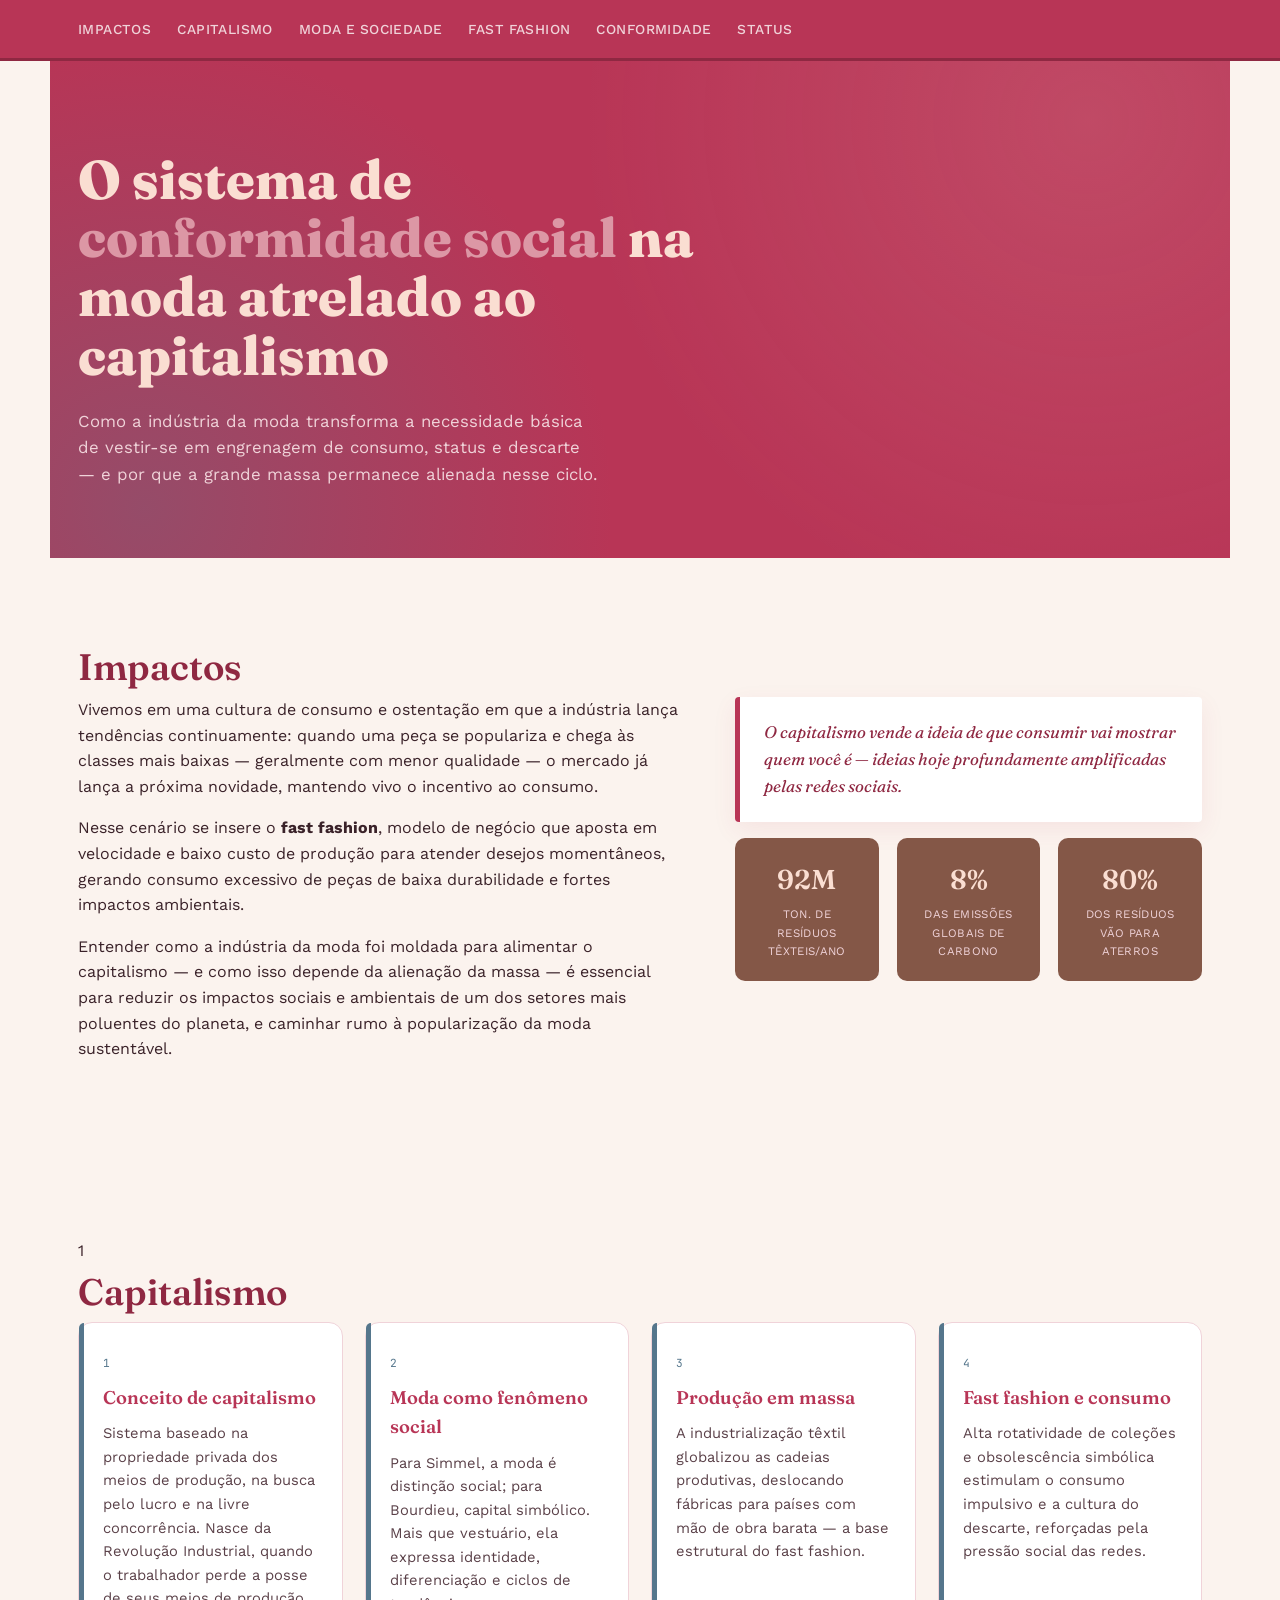
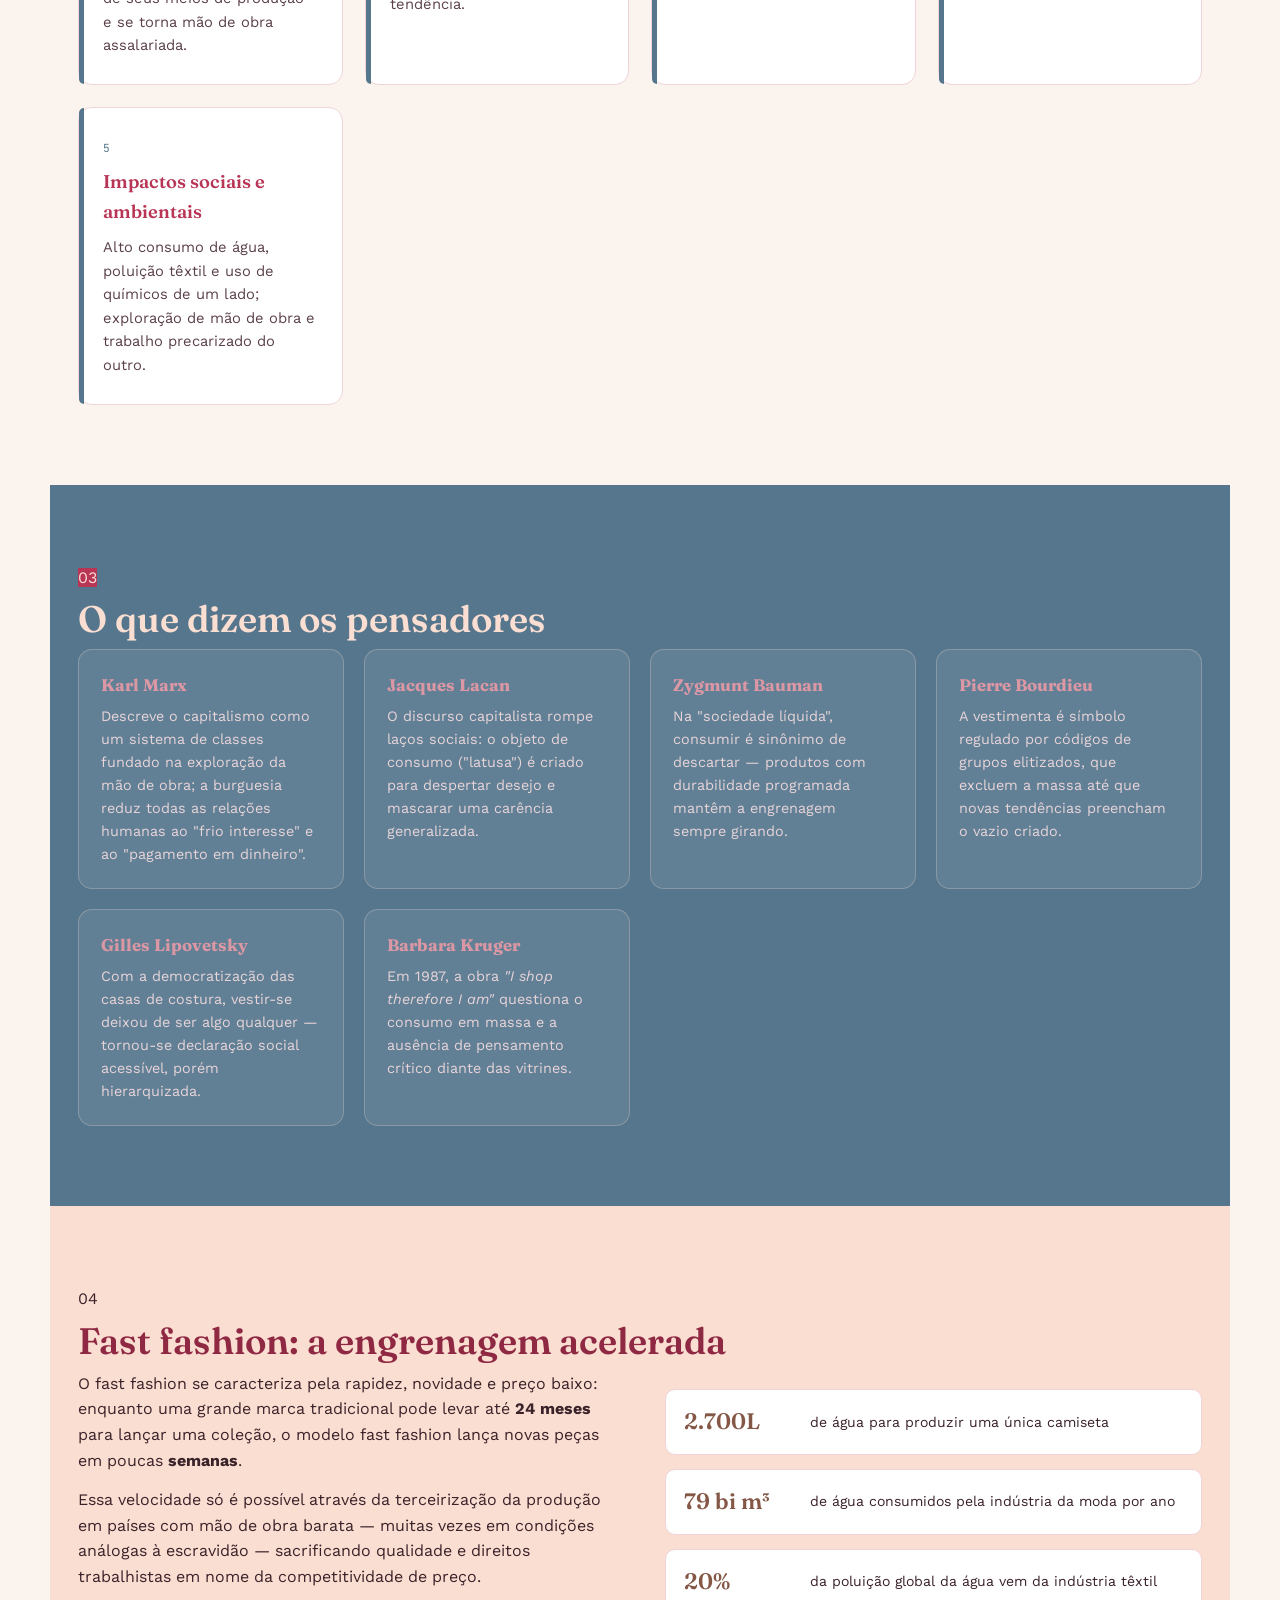
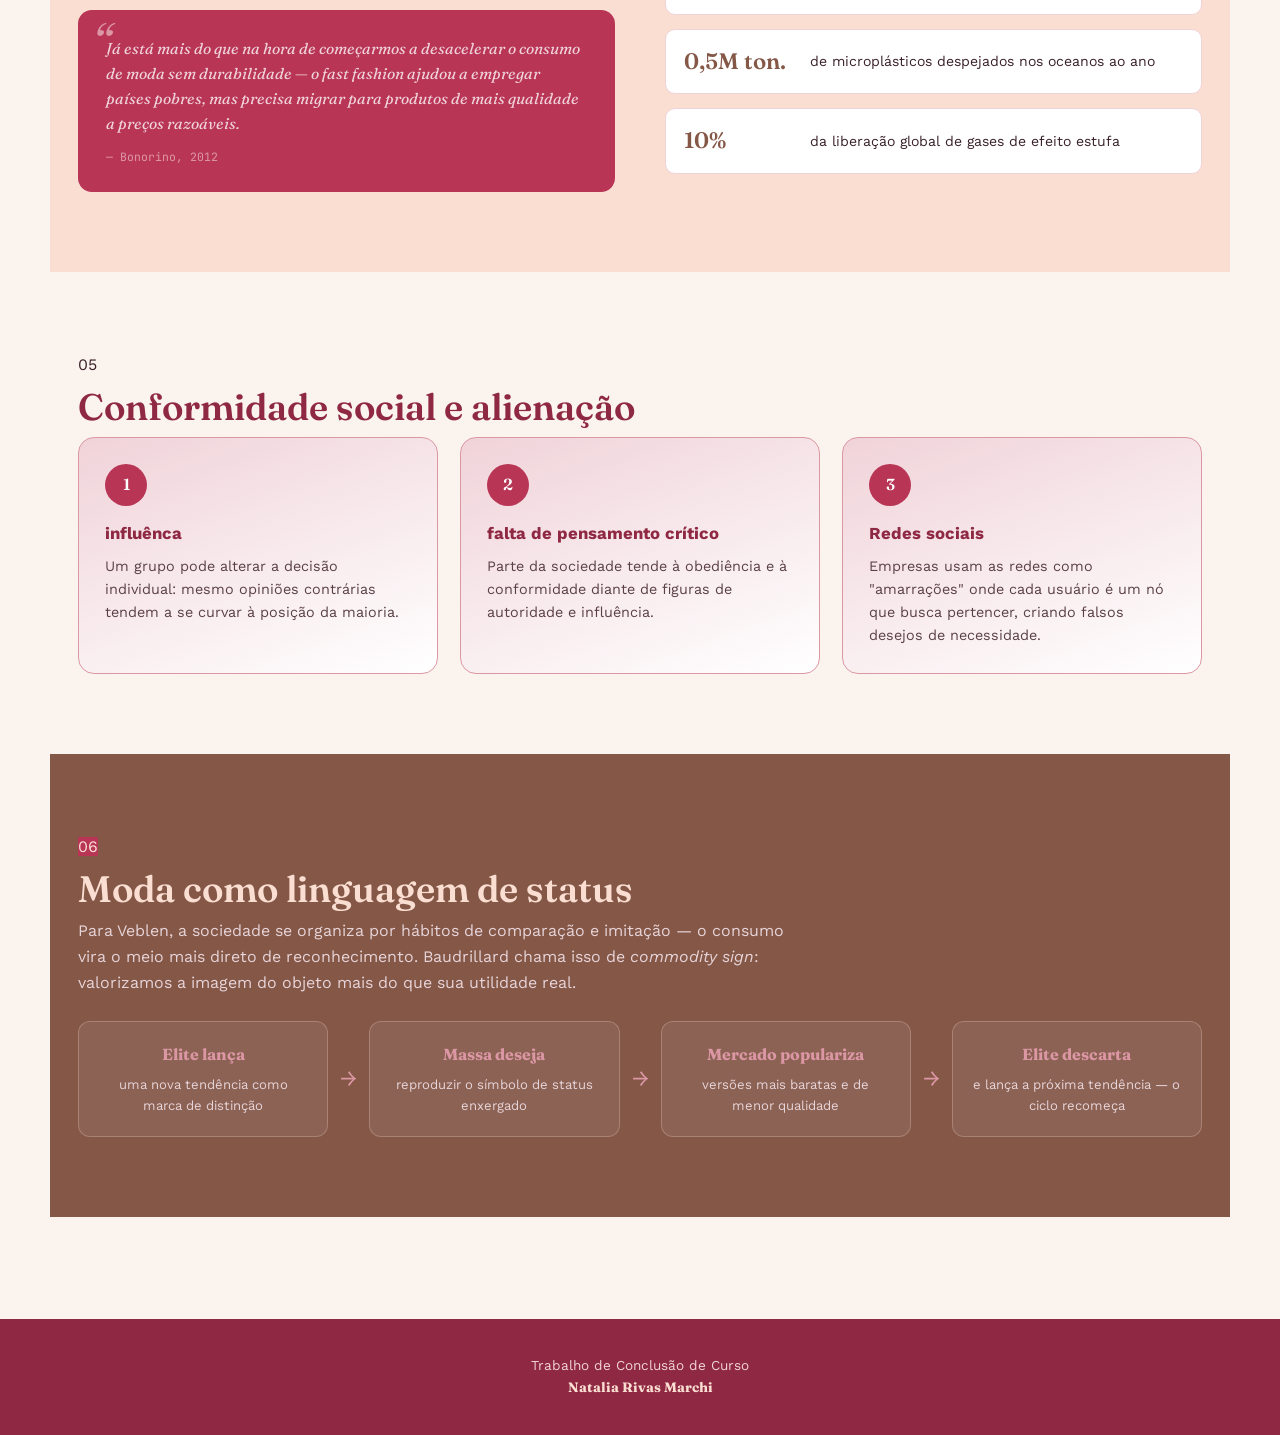
==== index.html @ e364c48e "Rename index (1).html to index.html" ====
<!DOCTYPE html>
<html lang="pt-BR">
<head>
<meta charset="UTF-8">
<meta name="viewport" content="width=device-width, initial-scale=1.0">
<title>Moda, a filha do Capitalismo</title>
<link rel="preconnect" href="https://fonts.googleapis.com">
<link rel="preconnect" href="https://fonts.gstatic.com" crossorigin>
<link href="https://fonts.googleapis.com/css2?family=Fraunces:opsz,wght@9..144,300;9..144,500;9..144,600;9..144,700&family=Work+Sans:wght@300;400;500;600&family=JetBrains+Mono:wght@400;500&display=swap" rel="stylesheet">
<link rel="stylesheet" href="styles.css">
</head>
<body>

<header>
  <div class="nav-wrap">

    <nav>
      <ul>
        <li><a href="#impactos">Impactos</a></li>
        <li><a href="#capitalismo">Capitalismo</a></li>
        <li><a href="#pensadores">Moda e Sociedade</a></li>
        <li><a href="#fastfashion">Fast Fashion</a></li>
        <li><a href="#conformidade">Conformidade</a></li>
        <li><a href="#status">Status</a></li>
     </ul>
    </nav>
  </div>
</header>

<section class="hero" id="topo">
  <div class="hero-inner">
    <div>
 
      <h1>O sistema de <em>conformidade social</em> na moda atrelado ao capitalismo</h1>
      <p class="lede">Como a indústria da moda transforma a necessidade básica de vestir-se em engrenagem de consumo, status e descarte — e por que a grande massa permanece alienada nesse ciclo.</p>
   
    
    </div>
  </div>
</section>

<section id="impactos">
  <div class="section-head">
   
    <h2>Impactos</h2>
    <div class="rule"></div>
  </div>
  <div class="intro-grid">
    <div>
      <p>Vivemos em uma cultura de consumo e ostentação em que a indústria lança tendências continuamente: quando uma peça se populariza e chega às classes mais baixas — geralmente com menor qualidade — o mercado já lança a próxima novidade, mantendo vivo o incentivo ao consumo.</p>
      <p>Nesse cenário se insere o <strong>fast fashion</strong>, modelo de negócio que aposta em velocidade e baixo custo de produção para atender desejos momentâneos, gerando consumo excessivo de peças de baixa durabilidade e fortes impactos ambientais.</p>
      <p>Entender como a indústria da moda foi moldada para alimentar o capitalismo — e como isso depende da alienação da massa — é essencial para reduzir os impactos sociais e ambientais de um dos setores mais poluentes do planeta, e caminhar rumo à popularização da moda sustentável.</p>
    </div>
    <div>
      <div class="callout">O capitalismo vende a ideia de que consumir vai mostrar quem você é — ideias hoje profundamente amplificadas pelas redes sociais.</div>
      <div class="stat-strip">
        <div class="stat-box"><span class="num">92M</span><span class="lbl">ton. de resíduos têxteis/ano</span></div>
        <div class="stat-box"><span class="num">8%</span><span class="lbl">das emissões globais de carbono</span></div>
        <div class="stat-box"><span class="num">80%</span><span class="lbl">dos resíduos vão para aterros</span></div>
      </div>
    </div>
  </div>
</section>

<section id="capitalismo">
  <div class="section-head">
    <span class="section-num">1</span>
    <h2>Capitalismo</h2>
   
  </div>
  <div class="card-grid">
    <div class="card">
      <span class="tag">1</span>
      <h3>Conceito de capitalismo</h3>
      <p>Sistema baseado na propriedade privada dos meios de produção, na busca pelo lucro e na livre concorrência. Nasce da Revolução Industrial, quando o trabalhador perde a posse de seus meios de produção e se torna mão de obra assalariada.</p>
    </div>
    <div class="card">
      <span class="tag">2</span>
      <h3>Moda como fenômeno social</h3>
      <p>Para Simmel, a moda é distinção social; para Bourdieu, capital simbólico. Mais que vestuário, ela expressa identidade, diferenciação e ciclos de tendência.</p>
    </div>
    <div class="card">
      <span class="tag">3</span>
      <h3>Produção em massa</h3>
      <p>A industrialização têxtil globalizou as cadeias produtivas, deslocando fábricas para países com mão de obra barata — a base estrutural do fast fashion.</p>
    </div>
    <div class="card">
      <span class="tag">4</span>
      <h3>Fast fashion e consumo</h3>
      <p>Alta rotatividade de coleções e obsolescência simbólica estimulam o consumo impulsivo e a cultura do descarte, reforçadas pela pressão social das redes.</p>
    </div>
    <div class="card">
      <span class="tag">5</span>
      <h3>Impactos sociais e ambientais</h3>
      <p>Alto consumo de água, poluição têxtil e uso de químicos de um lado; exploração de mão de obra e trabalho precarizado do outro.</p>
    </div>
  
  </div>
</section>

<section id="pensadores">
  <div class="section-head">
    <span class="section-num">03</span>
    <h2>O que dizem os pensadores</h2>
    <div class="rule"></div>
  </div>
  <div class="thinker-row">
    <div class="thinker">
      <h4>Karl Marx</h4>
      <p>Descreve o capitalismo como um sistema de classes fundado na exploração da mão de obra; a burguesia reduz todas as relações humanas ao "frio interesse" e ao "pagamento em dinheiro".</p>
    </div>
    <div class="thinker">
      <h4>Jacques Lacan</h4>
      <p>O discurso capitalista rompe laços sociais: o objeto de consumo ("latusa") é criado para despertar desejo e mascarar uma carência generalizada.</p>
    </div>
    <div class="thinker">
      <h4>Zygmunt Bauman</h4>
      <p>Na "sociedade líquida", consumir é sinônimo de descartar — produtos com durabilidade programada mantêm a engrenagem sempre girando.</p>
    </div>
    <div class="thinker">
      <h4>Pierre Bourdieu</h4>
      <p>A vestimenta é símbolo regulado por códigos de grupos elitizados, que excluem a massa até que novas tendências preencham o vazio criado.</p>
    </div>
    <div class="thinker">
      <h4>Gilles Lipovetsky</h4>
      <p>Com a democratização das casas de costura, vestir-se deixou de ser algo qualquer — tornou-se declaração social acessível, porém hierarquizada.</p>
    </div>
    <div class="thinker">
      <h4>Barbara Kruger</h4>
      <p>Em 1987, a obra <em>"I shop therefore I am"</em> questiona o consumo em massa e a ausência de pensamento crítico diante das vitrines.</p>
    </div>
  </div>
</section>

<section id="fastfashion">
  <div class="section-head">
    <span class="section-num">04</span>
    <h2>Fast fashion: a engrenagem acelerada</h2>
    <div class="rule"></div>
  </div>
  <div class="ff-layout">
    <div class="ff-text">
      <p>O fast fashion se caracteriza pela rapidez, novidade e preço baixo: enquanto uma grande marca tradicional pode levar até <strong>24 meses</strong> para lançar uma coleção, o modelo fast fashion lança novas peças em poucas <strong>semanas</strong>.</p>
      <p>Essa velocidade só é possível através da terceirização da produção em países com mão de obra barata — muitas vezes em condições análogas à escravidão — sacrificando qualidade e direitos trabalhistas em nome da competitividade de preço.</p>
      <div class="quote-block">
        Já está mais do que na hora de começarmos a desacelerar o consumo de moda sem durabilidade — o fast fashion ajudou a empregar países pobres, mas precisa migrar para produtos de mais qualidade a preços razoáveis.
        <cite>— Bonorino, 2012</cite>
      </div>
    </div>
    <div class="impact-list">
      <div class="impact-item"><span class="figure">2.700L</span><span class="desc">de água para produzir uma única camiseta</span></div>
      <div class="impact-item"><span class="figure">79 bi m³</span><span class="desc">de água consumidos pela indústria da moda por ano</span></div>
      <div class="impact-item"><span class="figure">20%</span><span class="desc">da poluição global da água vem da indústria têxtil</span></div>
      <div class="impact-item"><span class="figure">0,5M ton.</span><span class="desc">de microplásticos despejados nos oceanos ao ano</span></div>
      <div class="impact-item"><span class="figure">10%</span><span class="desc">da liberação global de gases de efeito estufa</span></div>
    </div>
  </div>
</section>

<section id="conformidade">
  <div class="section-head">
    <span class="section-num">05</span>
    <h2>Conformidade social e alienação</h2>
    <div class="rule"></div>
  </div>
  <div class="conf-grid">
    <div class="conf-card">
      <div class="initial">1</div>
      <h4>influênca</h4>
      <p>Um grupo pode alterar a decisão individual: mesmo opiniões contrárias tendem a se curvar à posição da maioria.</p>
    </div>
    <div class="conf-card">
      <div class="initial">2</div>
      <h4>falta de pensamento crítico</h4>
      <p>Parte da sociedade tende à obediência e à conformidade diante de figuras de autoridade e influência.</p>
    </div>
    <div class="conf-card">
      <div class="initial">3</div>
      <h4>Redes sociais</h4>
      <p>Empresas usam as redes como "amarrações" onde cada usuário é um nó que busca pertencer, criando falsos desejos de necessidade.</p>
    </div>
  </div>
</section>

<section id="status">
  <div class="section-head">
    <span class="section-num">06</span>
    <h2>Moda como linguagem de status</h2>
    <div class="rule"></div>
  </div>
  <p style="max-width:720px; color:#e7d4d9; margin-bottom:26px;">Para Veblen, a sociedade se organiza por hábitos de comparação e imitação — o consumo vira o meio mais direto de reconhecimento. Baudrillard chama isso de <em>commodity sign</em>: valorizamos a imagem do objeto mais do que sua utilidade real.</p>
  <div class="status-flow">
    <div class="status-step"><h5>Elite lança</h5><p>uma nova tendência como marca de distinção</p></div>
    <span class="arrow">→</span>
    <div class="status-step"><h5>Massa deseja</h5><p>reproduzir o símbolo de status enxergado</p></div>
    <span class="arrow">→</span>
    <div class="status-step"><h5>Mercado populariza</h5><p>versões mais baratas e de menor qualidade</p></div>
    <span class="arrow">→</span>
    <div class="status-step"><h5>Elite descarta</h5><p>e lança a próxima tendência — o ciclo recomeça</p></div>
  </div>
</section>
<br><br><br><br>
<footer>
  Trabalho de Conclusão de Curso<br>
  <strong>Natalia Rivas Marchi</strong> 
</footer>

</body>
</html>
---- styles.css ----
:root{
    --maroon:#B83556;
    --maroon-deep:#8f2842;
    --pink:#DC97A5;
    --pink-soft:#f0d3d9;
    --blue:#55768C;
    --blue-deep:#3f5866;
    --lumber:#FADED2;
    --choc:#845747;
    --cream:#fbf3ee;
    --ink:#3a2229;
  }
  *{box-sizing:border-box; margin:0; padding:0;}
  html{scroll-behavior:smooth;}
  body{
    font-family:'Work Sans', sans-serif;
    background:var(--cream);
    color:var(--ink);
    line-height:1.6;
    overflow-x:hidden;
  }
  h1,h2,h3,.display{font-family:'Fraunces', serif;}
  a{color:inherit;}

  /* ===== NAV ===== */
  header{
    position:sticky; top:0; z-index:100;
    background:var(--maroon);
    border-bottom:3px solid var(--maroon-deep);
  }
  .nav-wrap{
    max-width:1180px; margin:0 auto;
    display:flex; align-items:center; justify-content:space-between;
    padding:16px 28px;
  }
  .brand{
    color:var(--lumber);
    font-family:'Fraunces', serif;
    font-weight:600;
    font-size:1.25rem;
    letter-spacing:0.02em;
    display:flex; align-items:center; gap:10px;
  }
  .brand .swatch{
    width:14px; height:14px; border-radius:50%;
    background:var(--pink);
    box-shadow: 10px 0 0 var(--lumber), 20px 0 0 var(--blue);
  }
  nav ul{list-style:none; display:flex; gap:26px; flex-wrap:wrap;}
  nav a{
    color:var(--pink-soft);
    text-decoration:none;
    font-size:0.86rem;
    font-weight:500;
    letter-spacing:0.03em;
    text-transform:uppercase;
    transition:color .2s ease;
    border-bottom:2px solid transparent;
    padding-bottom:3px;
  }
  nav a:hover{color:#fff; border-bottom-color:var(--lumber);}
  .nav-toggle{display:none;}

  /* ===== HERO ===== */
  .hero{
    position:relative;
    background:var(--maroon);
    color:var(--lumber);
    padding:90px 28px 70px;
    overflow:hidden;
  }
  .hero::before{
    content:"";
    position:absolute; inset:0;
    background:
      radial-gradient(circle at 88% 12%, rgba(250,222,210,0.12), transparent 45%),
      radial-gradient(circle at 8% 90%, rgba(85,118,140,0.35), transparent 40%);
    pointer-events:none;
  }
  .hero-inner{
    max-width:1180px; margin:0 auto;
    position:relative; z-index:2;
    display:grid; grid-template-columns:1.15fr 0.85fr; gap:50px; align-items:center;
  }
  .eyebrow{
    display:inline-block;
    font-family:'JetBrains Mono', monospace;
    font-size:0.72rem; letter-spacing:0.14em; text-transform:uppercase;
    color:var(--pink);
    border:1px solid var(--pink);
    padding:5px 12px; border-radius:100px;
    margin-bottom:22px;
  }
  .hero h1{
    font-size:clamp(2.1rem, 4.4vw, 3.4rem);
    font-weight:800;
    line-height:1.08;
    max-width:640px;
  }
  .hero h1 em{color:var(--pink); font-style:normal;}
  .hero p.lede{
    margin-top:22px;
    max-width:520px;
    font-size:1.05rem;
    color:var(--pink-soft);
  }
  .hero-meta{
    display:flex; gap:24px; margin-top:32px; flex-wrap:wrap;
    font-family:'JetBrains Mono', monospace; font-size:0.78rem; color:var(--pink);
  }
  .hero-meta div{border-left:2px solid var(--pink); padding-left:10px;}
  .hero-meta span{display:block; color:var(--lumber); font-size:0.95rem; margin-top:2px;}

  /* signature: cycle diagram */
  .cycle{
    position:relative; width:100%; max-width:340px; margin:0 auto;
    aspect-ratio:1/1;
  }
  .cycle svg{width:100%; height:100%;}
  .cycle-label{
    font-family:'Fraunces', serif; font-size:0.95rem; font-weight:600;
  }

  /* ===== SECTIONS ===== */
  section{
    max-width:1180px; margin:0 auto;
    padding:80px 28px;
  }
  .
  .section-num{
    font-family:'JetBrains Mono', monospace;
    color:var(--pink);
    font-size:0.95rem;
    background:var(--maroon);
    padding:4px 10px; border-radius:6px;
  }
  .section-head h2{
    font-size:clamp(1.6rem, 3vw, 2.3rem);
    color:var(--maroon-deep);
    font-weight:600;
  }
  

  /* intro */
  #intro{background:var(--lumber);}
  .intro-grid{display:grid; grid-template-columns:1.3fr 1fr; gap:50px; align-items:start;}
  .intro-grid p{margin-bottom:16px; color:var(--ink);}
  .callout{
    background:#fff; border-left:5px solid var(--maroon);
    padding:22px 24px; border-radius:4px;
    font-family:'Fraunces', serif; font-style:italic; color:var(--maroon-deep);
    font-size:1.05rem; box-shadow:0 8px 24px rgba(184,53,86,0.08);
  }
  .stat-strip{
    display:grid; grid-template-columns:repeat(3,1fr); gap:18px; margin-top:16px;
  }
  .stat-box{
    background:var(--choc); color:var(--lumber);
    padding:20px 16px; border-radius:10px; text-align:center;
  }
  .stat-box .num{font-family:'Fraunces', serif; font-size:1.7rem; font-weight:600; display:block;}
  .stat-box .lbl{font-size:0.72rem; letter-spacing:0.03em; color:var(--pink-soft); text-transform:uppercase; margin-top:4px; display:block;}

  /* theory cards */
  #teoria{background:var(--cream);}
  .card-grid{
    display:grid; grid-template-columns:repeat(auto-fit, minmax(260px,1fr));
    gap:22px;
  }
  .card{
    background:#fff;
    border:1px solid var(--pink-soft);
    border-radius:14px;
    padding:26px 24px;
    position:relative;
   
  }
  
  .card .tag{
    font-family:'JetBrains Mono', monospace;
    font-size:0.7rem; color:var(--blue);
    text-transform:uppercase; letter-spacing:0.08em;
  }
  .card h3{
    color:var(--maroon); font-size:1.15rem; margin:8px 0 10px; font-weight:600;
  }
  .card p{font-size:0.92rem; color:#5a4048;}
  .card::after{
    content:""; position:absolute; top:0; left:0; width:5px; height:100%;
    background:var(--blue); border-radius:14px 0 0 14px;
  }

  /* thinkers */
  #pensadores{background:var(--blue); color:var(--lumber);}
  #pensadores .section-head h2{color:var(--lumber);}
  #pensadores .section-num{background:var(--maroon);}
  #pensadores .section-head .rule{background:var(--pink-soft);}
  .thinker-row{
    display:grid; grid-template-columns:repeat(auto-fit,minmax(230px,1fr));
    gap:20px;
  }
  .thinker{
    background:rgba(255,255,255,0.08);
    border:1px solid rgba(250,222,210,0.25);
    border-radius:14px; padding:22px;
  }
  .thinker h4{font-family:'Fraunces', serif; color:var(--pink); font-size:1.05rem; margin-bottom:6px;}
  .thinker p{font-size:0.9rem; color:#e7d4d9;}

  /* fast fashion */
  #fastfashion{background:var(--lumber);}
  .ff-layout{display:grid; grid-template-columns:1fr 1fr; gap:50px; align-items:center;}
  .ff-text p{margin-bottom:14px;}
  .quote-block{
    background:var(--maroon); color:var(--pink-soft);
    padding:26px 28px; border-radius:14px; margin-top:20px;
    font-family:'Fraunces', serif; font-style:italic; font-size:0.98rem;
    position:relative;
  }
  .quote-block::before{
    content:"“"; position:absolute; top:-6px; left:14px;
    font-size:3rem; color:var(--pink); font-family:'Fraunces',serif;
  }
  .quote-block cite{
    display:block; margin-top:12px; font-style:normal;
    font-family:'JetBrains Mono', monospace; font-size:0.72rem; color:var(--pink);
  }
  .impact-list{display:flex; flex-direction:column; gap:14px;}
  .impact-item{
    display:flex; align-items:center; gap:16px;
    background:#fff; border-radius:10px; padding:14px 18px;
    border:1px solid var(--pink-soft);
  }
  .impact-item .figure{
    font-family:'Fraunces', serif; font-weight:600; font-size:1.4rem; color:var(--choc);
    min-width:110px;
  }
  .impact-item .desc{font-size:0.88rem; color:var(--ink);}

  /* conformidade */
  #conformidade{background:var(--cream);}
  .conf-grid{display:grid; grid-template-columns:repeat(3,1fr); gap:22px;}
  .conf-card{
    background:linear-gradient(160deg, var(--pink-soft), #fff);
    border-radius:16px; padding:26px;
    border:1px solid var(--pink);
  }
  .conf-card .initial{
    width:42px; height:42px; border-radius:50%;
    background:var(--maroon); color:#fff;
    display:flex; align-items:center; justify-content:center;
    font-family:'Fraunces', serif; font-weight:600; margin-bottom:14px;
  }
  .conf-card h4{color:var(--maroon-deep); margin-bottom:8px; font-size:1.05rem;}
  .conf-card p{font-size:0.9rem; color:#5a4048;}

  /* status */
  #status{background:var(--choc); color:var(--lumber);}
  #status .section-head h2{color:var(--lumber);}
  #status .section-num{background:var(--maroon);}
  #status .section-head .rule{background:var(--pink-soft);}
  .status-flow{
    display:flex; align-items:center; justify-content:space-between;
    gap:12px; flex-wrap:wrap; margin-top:10px;
  }
  .status-step{
    flex:1; min-width:170px;
    background:rgba(255,255,255,0.07);
    border:1px solid rgba(250,222,210,0.25);
    border-radius:12px; padding:20px; text-align:center;
  }
  .status-step h5{font-family:'Fraunces', serif; color:var(--pink); font-size:1rem; margin-bottom:6px;}
  .status-step p{font-size:0.82rem; color:#e7d4d9;}
  .arrow{color:var(--pink); font-size:1.4rem;}

  /* conclusao */
  #conclusao{background:var(--pink); color:var(--maroon-deep); text-align:center;}
  #conclusao .section-head{justify-content:center;}
  #conclusao h2{color:var(--maroon-deep);}
  #conclusao p{max-width:680px; margin:0 auto 8px; font-size:1.05rem;}
  .badge-progress{
    display:inline-block; margin-top:20px;
    font-family:'JetBrains Mono', monospace; font-size:0.78rem;
    background:var(--maroon); color:var(--lumber);
    padding:8px 16px; border-radius:100px;
  }

  /* referencias */
  #referencias{background:var(--cream);}
  details{
    background:#fff; border:1px solid var(--pink-soft); border-radius:12px;
    padding:16px 20px; margin-bottom:10px;
  }
  summary{
    cursor:pointer; font-family:'Fraunces', serif; color:var(--maroon);
    font-weight:600; font-size:1rem;
  }
  .ref-list{margin-top:14px; padding-left:0; list-style:none; font-size:0.85rem; color:#5a4048;}
  .ref-list li{padding:8px 0; border-top:1px dashed var(--pink-soft);}
  .ref-list li:first-child{border-top:none;}

  footer{
    background:var(--maroon-deep); color:var(--pink-soft);
    text-align:center; padding:36px 20px; font-size:0.85rem;
  }
  footer strong{color:var(--lumber); font-family:'Fraunces', serif;}

  @media (max-width:900px){
    .hero-inner, .intro-grid, .ff-layout{grid-template-columns:1fr;}
    .conf-grid{grid-template-columns:1fr 1fr;}
    nav ul{gap:14px;}
  }
  @media (max-width:640px){
    .nav-wrap{flex-direction:column; gap:12px; align-items:flex-start;}
    nav ul{gap:12px; flex-wrap:wrap;}
    .conf-grid{grid-template-columns:1fr;}
    .stat-strip{grid-template-columns:1fr;}
  }
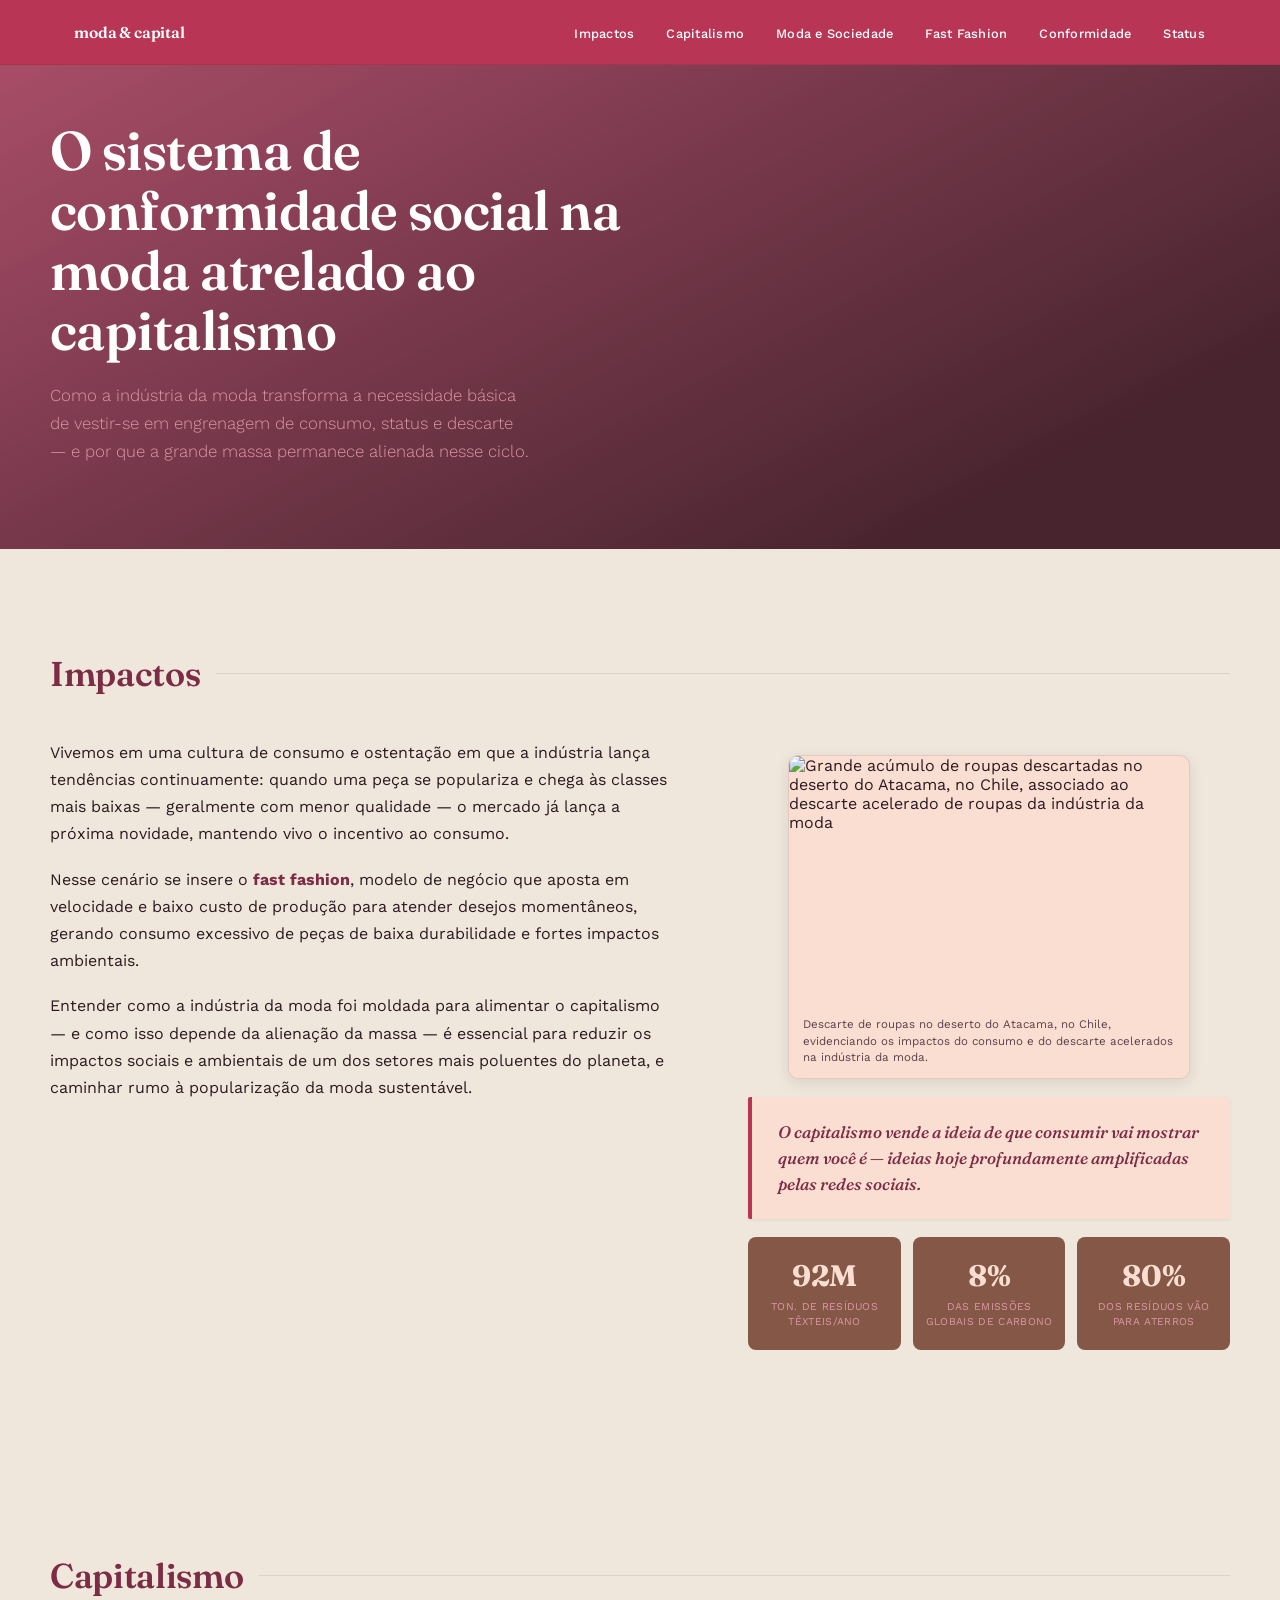
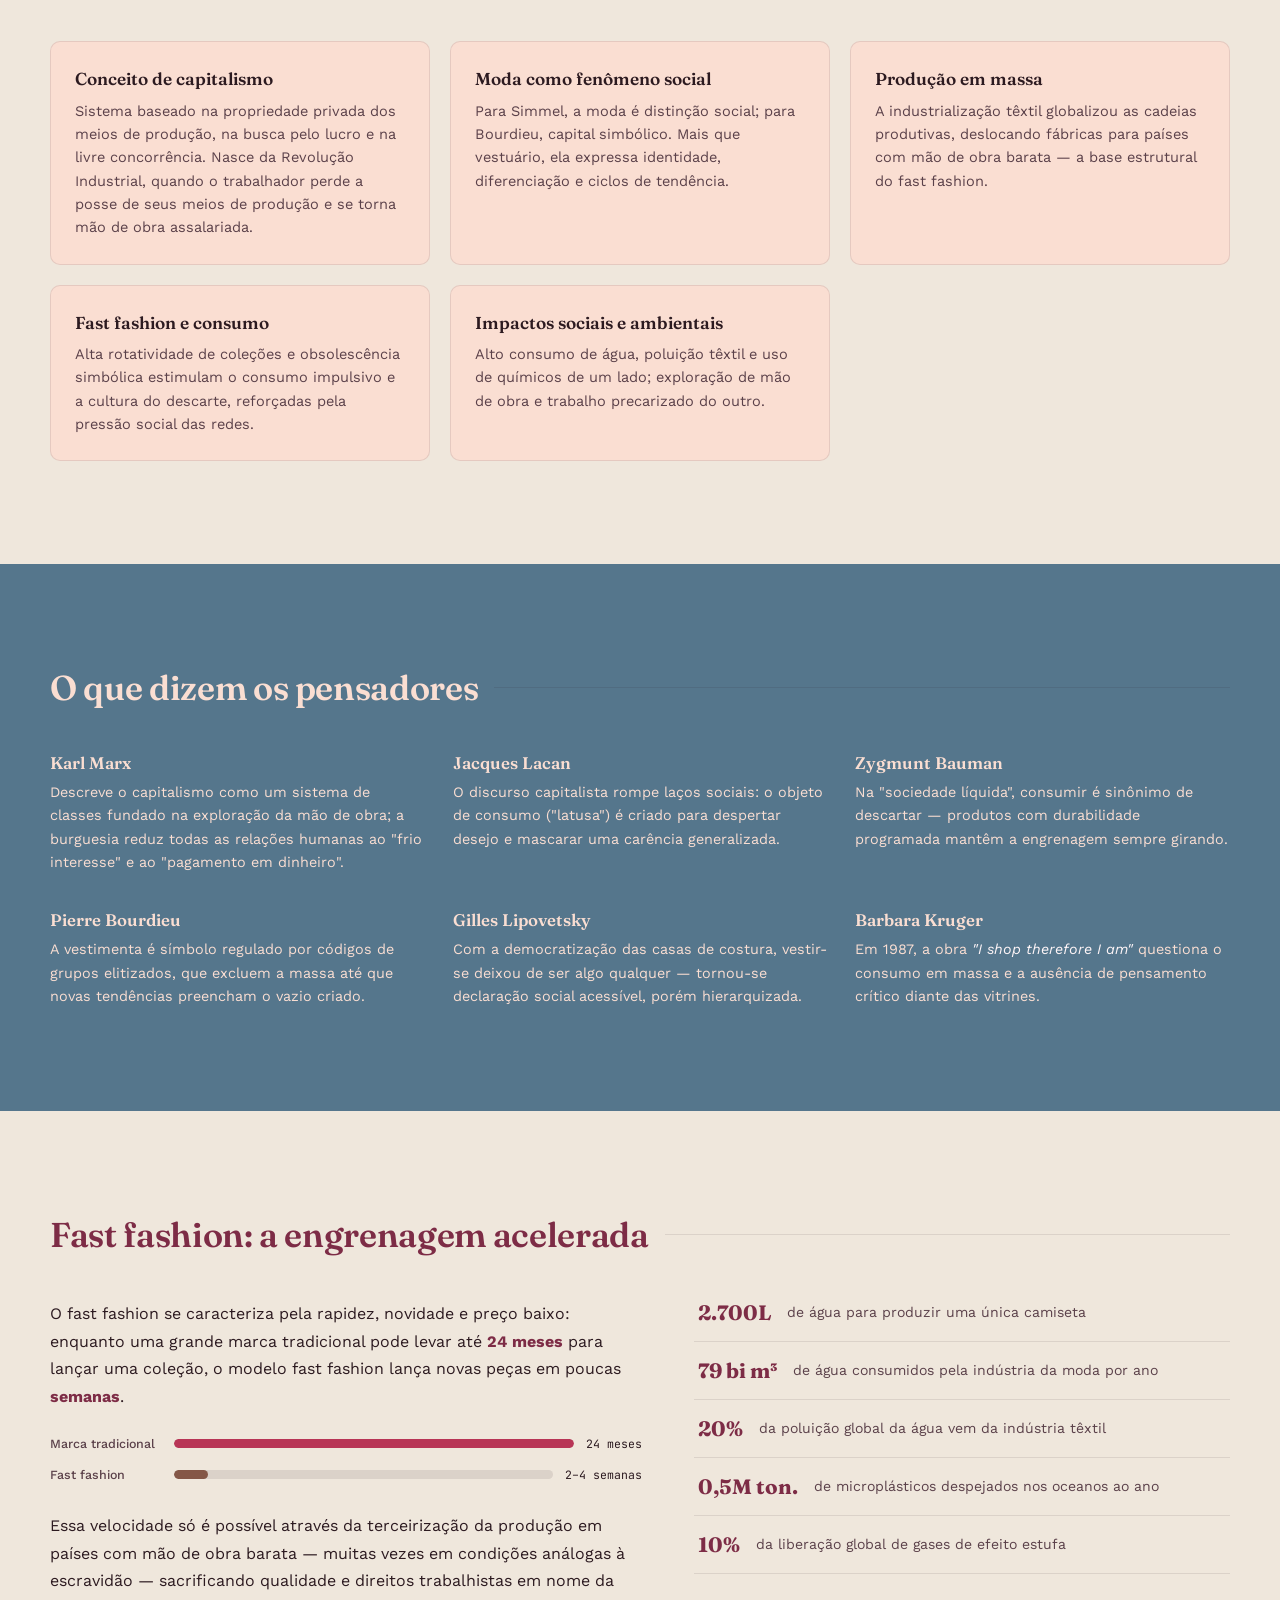
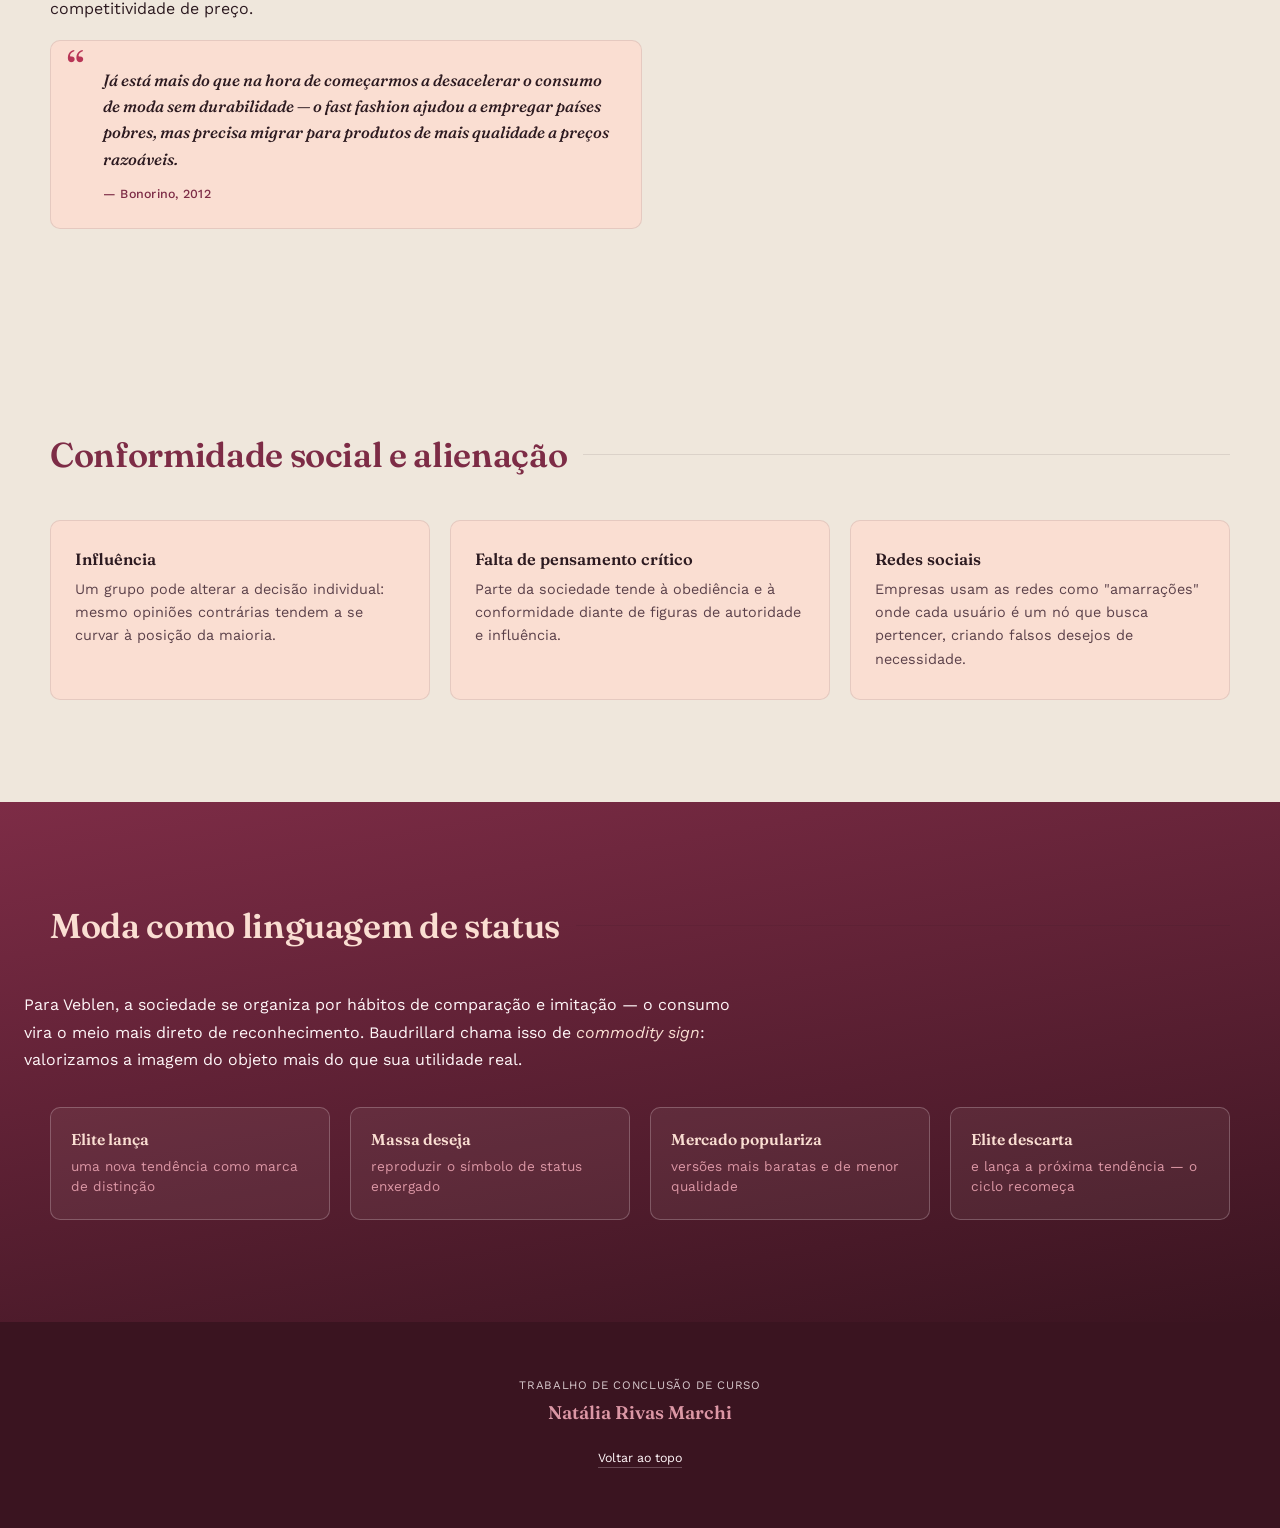
==== commit d31edd46: "Rename Moda, a filha do Capitalismo - Texto Branco.html to index.html" ====
--- a/index.html
+++ b/index.html
@@ -2,19 +2,274 @@
 <html lang="pt-BR">
 <head>
 <meta charset="UTF-8">
-<meta name="viewport" content="width=device-width, initial-scale=1.0">
+<meta name="viewport" content="width=device-width, initial-scale=1, viewport-fit=cover">
 <title>Moda, a filha do Capitalismo</title>
+<meta name="description" content="Trabalho de Conclusão de Curso sobre o sistema de conformidade social na moda atrelado ao capitalismo, por Natália Rivas Marchi.">
 <link rel="preconnect" href="https://fonts.googleapis.com">
 <link rel="preconnect" href="https://fonts.gstatic.com" crossorigin>
-<link href="https://fonts.googleapis.com/css2?family=Fraunces:opsz,wght@9..144,300;9..144,500;9..144,600;9..144,700&family=Work+Sans:wght@300;400;500;600&family=JetBrains+Mono:wght@400;500&display=swap" rel="stylesheet">
-<link rel="stylesheet" href="styles.css">
+<link href="https://fonts.googleapis.com/css2?family=Fraunces:ital,opsz,wght@0,9..144,300;0,9..144,500;0,9..144,600;0,9..144,700;1,9..144,500;1,9..144,600&family=Work+Sans:wght@300;400;500;600&family=JetBrains+Mono:wght@400;500&display=swap" rel="stylesheet">
+<style>
+  :root{
+    --clay-600:#845747;
+    --wine-950:#3a1420;
+    --wine-900:#4f1c2d;
+    --wine-800:#63233b;
+    --wine-700:#7d2c46;
+    --wine-600:#B83556;
+    --wine-500:#B83556;
+    --rose-200:#fff6f8;
+    --rose-100:#DC97A5;
+    --cream-100:#FADED2;
+    --cream-050:#FADED2;
+    --clay-600:#845747;
+    --clay-700:#8c5749;
+    --ink-900:#2c1a20;
+    --ink-700:#5b414a;
+    --gold-400:#c3a067;
+    --line-soft:rgba(44,26,32,.1);
+    --line-on-dark:rgba(231,212,217,.28);
+    --header-h:64px;
+  }
+  *,*::before,*::after{box-sizing:border-box;}
+  html{
+    scroll-behavior:smooth;
+    scroll-padding-top:calc(var(--header-h) + 18px);
+  }
+  body{
+    margin:0;
+    background:#EFE7DC;
+    color:var(--ink-900);
+    font-family:'Work Sans',system-ui,sans-serif;
+    -webkit-font-smoothing:antialiased;
+    padding-top:env(safe-area-inset-top,0px);
+    padding-bottom:env(safe-area-inset-bottom,0px);
+  }
+  img,svg{max-width:100%;display:block;}
+  a{color:inherit;}
+  h1,h2,h3,h4,h5{font-family:'Fraunces',serif;font-optical-sizing:auto;margin:0;color:inherit;}
+  p{margin:0;}
+  .wrap{max-width:1180px;margin:0 auto;padding-inline:24px;}
+  :focus-visible{outline:2px solid var(--gold-400);outline-offset:3px;}
+
+  /* ---------- header ---------- */
+  header{
+    position:sticky;top:0;z-index:50;
+    background:#B83556;
+    backdrop-filter:saturate(140%) blur(6px);
+    border-bottom:1px solid var(--line-soft);
+    padding-top:env(safe-area-inset-top,0px);
+  }
+  .nav-wrap{
+    max-width:1180px;margin:0 auto;padding-inline:24px;
+    height:var(--header-h);
+    display:flex;align-items:center;justify-content:space-between;gap:28px;
+  }
+  .brand{display:flex;align-items:center;gap:9px;white-space:nowrap;color:#FFFFFF;text-decoration:none;}
+  .brand span{font-family:'Fraunces',serif;font-weight:600;font-size:.98rem;letter-spacing:-.01em;}
+  nav{overflow-x:auto;scrollbar-width:none;-ms-overflow-style:none;}
+  nav::-webkit-scrollbar{display:none;}
+  nav ul{display:flex;gap:30px;list-style:none;margin:0;padding:0;white-space:nowrap;}
+  nav a{
+    font-size:.8rem;font-weight:500;letter-spacing:.02em;text-decoration:none;
+    color:#FFFFFF;padding:6px 1px;position:relative;
+  }
+  nav a::after{
+    content:"";position:absolute;left:0;right:0;bottom:0;height:1.5px;
+    background:#FFFFFF;transform:scaleX(0);transform-origin:right;
+    transition:transform .25s ease;
+  }
+  nav a:hover{color:#FADED2;}
+  nav a:hover::after{transform:scaleX(1);transform-origin:left;}
+
+  /* ---------- shared section chrome ---------- */
+  section{padding:clamp(56px,8vw,104px) 24px;background:#EFE7DC;}
+  .section-head{max-width:1180px;margin:0 auto;display:flex;align-items:baseline;gap:16px;margin-bottom:44px;}
+  .section-num{
+    font-family:'JetBrains Mono',monospace;font-size:.8rem;color:var(--gold-400);
+    letter-spacing:.05em;
+  }
+  .section-head h2{font-size:clamp(1.6rem,3vw,2.15rem);font-weight:600;letter-spacing:-.01em;color:var(--wine-700);}
+  #pensadores .section-head h2,#status .section-head h2{color:var(--cream-100);}
+  #pensadores .section-num{color:var(--rose-200);}
+  #status .section-num{color:var(--rose-200);}
+  .rule{flex:1;height:1px;background:var(--line-soft);align-self:center;}
+
+  /* ---------- hero ---------- */
+  .hero{
+    padding:56px 24px 84px;
+    background:
+      linear-gradient(152deg, rgba(156,51,85,.86) 0%, rgba(58,20,32,.92) 82%),
+      url("https://images.unsplash.com/photo-1445205170230-053b83016050?auto=format&fit=crop&w=1800&q=85") center center / cover no-repeat;
+    position:relative;
+    overflow:hidden;
+  }
+  .hero-inner{
+    max-width:1180px;margin:0 auto;
+    display:grid;grid-template-columns:1.15fr .85fr;gap:40px;align-items:center;
+  }
+  h1{
+    font-weight:600;font-size:clamp(2.15rem,4.4vw,3.4rem);line-height:1.1;
+    color:#FFFFFF;letter-spacing:-.01em;
+  }
+  h1 em{font-style:italic;font-weight:500;color:var(--rose-200);}
+  .lede{
+    margin-top:22px;font-size:1.05rem;line-height:1.65;color:var(--rose-100);
+    max-width:48ch;font-weight:300;
+  }
+  .hero-art{display:flex;align-items:center;justify-content:center;}
+
+  /* ---------- impactos ---------- */
+  .intro-grid{max-width:1180px;margin:0 auto;display:grid;grid-template-columns:1.2fr .9fr;gap:56px;align-items:start;}
+  .intro-grid p{margin-bottom:18px;font-size:1rem;line-height:1.7;color:var(--ink-900);max-width:62ch;}
+  .intro-grid p:last-child{margin-bottom:0;}
+  .intro-grid strong{color:var(--wine-700);}
+  .impact-visual{
+    margin-bottom:18px;
+    border-radius:10px;
+    overflow:hidden;
+    border:1px solid var(--line-soft);
+    background:var(--cream-050);
+    box-shadow:0 4px 14px rgba(44,26,32,.10);
+  }
+  .impact-visual img{
+    width:100%;
+    height:250px;
+    object-fit:cover;
+    object-position:center;
+  }
+  .impact-visual figcaption{
+    padding:10px 14px 12px;
+    font-size:.72rem;
+    line-height:1.45;
+    color:var(--ink-700);
+    background:var(--cream-050);
+  }
+  .callout{
+    background:var(--cream-050);border-left:4px solid var(--wine-600);border-radius:2px;
+    padding:22px 26px;font-family:'Fraunces',serif;font-style:italic;font-weight:500;
+    color:var(--wine-700);font-size:1.05rem;line-height:1.55;
+    box-shadow:0 1px 3px rgba(44,26,32,.07);
+  }
+  .stat-strip{display:grid;grid-template-columns:repeat(3,1fr);gap:12px;margin-top:18px;}
+  .stat-box{background:var(--clay-600);border-radius:8px;padding:20px 12px;text-align:center;}
+  .stat-box .num{display:block;font-family:'Fraunces',serif;font-weight:700;font-size:1.85rem;color:var(--cream-100);letter-spacing:-.01em;}
+  .stat-box .lbl{display:block;margin-top:6px;font-size:.66rem;letter-spacing:.03em;text-transform:uppercase;color:var(--rose-100);line-height:1.4;}
+
+  /* ---------- capitalismo cards ---------- */
+  .card-grid{max-width:1180px;margin:0 auto;display:grid;grid-template-columns:repeat(3,1fr);gap:20px;}
+  .card{
+    background:#FADED2;border:1px solid var(--line-soft);border-radius:10px;
+    padding:26px 24px 24px;position:relative;
+  }
+  .card .tag{
+    position:absolute;top:22px;right:22px;font-family:'JetBrains Mono',monospace;
+    font-size:.7rem;color:rgba(44,26,32,.32);
+  }
+  .card h3{font-size:1.08rem;font-weight:600;color:var(--ink-900);margin-bottom:9px;line-height:1.3;}
+  .card p{font-size:.91rem;line-height:1.6;color:var(--ink-700);}
+
+  /* ---------- pensadores ---------- */
+  #pensadores{background:#55768C;}
+  .thinker-row{max-width:1180px;margin:0 auto;display:grid;grid-template-columns:repeat(3,1fr);gap:36px 28px;}
+  .thinker h4{font-size:1.05rem;font-weight:600;color:var(--cream-100);margin-bottom:8px;}
+  .thinker p{font-size:.9rem;line-height:1.62;color:var(--cream-100);}
+  .thinker em{color:var(--rose-200);}
+
+  /* ---------- fast fashion ---------- */
+  .ff-layout{max-width:1180px;margin:0 auto;display:grid;grid-template-columns:1.05fr .95fr;gap:52px;align-items:start;}
+  .ff-text p{font-size:1rem;line-height:1.72;color:var(--ink-900);margin-bottom:18px;max-width:60ch;}
+  .ff-text strong{color:var(--wine-700);}
+  .timeline-compare{margin:26px 0 30px;display:flex;flex-direction:column;gap:16px;}
+  .tl-row{display:grid;grid-template-columns:112px 1fr auto;align-items:center;gap:12px;}
+  .tl-label{font-size:.78rem;color:var(--ink-700);font-weight:500;}
+  .tl-track{background:var(--line-soft);border-radius:20px;height:9px;overflow:hidden;}
+  .tl-fill{height:100%;border-radius:20px;}
+  .tl-fill.slow{width:100%;background:var(--wine-600);}
+  .tl-fill.fast{width:9%;background:var(--clay-600);}
+  .tl-time{font-family:'JetBrains Mono',monospace;font-size:.72rem;color:var(--ink-900);white-space:nowrap;}
+  .quote-block{
+    position:relative;background:#FADED2;border-radius:10px;padding:26px 28px 24px 52px;
+    font-family:'Fraunces',serif;font-style:italic;font-weight:500;color:var(--ink-900);
+    font-size:1.02rem;line-height:1.6;border:1px solid var(--line-soft);
+  }
+  .quote-block::before{
+    content:"\201C";position:absolute;left:16px;top:6px;font-size:2.6rem;color:var(--wine-500);
+    font-family:'Fraunces',serif;font-style:normal;line-height:1;
+  }
+  .quote-block cite{display:block;margin-top:12px;font-family:'Work Sans',sans-serif;font-style:normal;
+    font-size:.78rem;letter-spacing:.02em;color:var(--wine-700);}
+  .impact-list{display:flex;flex-direction:column;gap:0;}
+  .impact-item{
+    display:flex;align-items:center;gap:16px;padding:16px 4px;border-bottom:1px solid var(--line-soft);
+  }
+  .impact-item:first-child{padding-top:0;}
+  .impact-item .figure{font-family:'Fraunces',serif;font-weight:700;font-size:1.3rem;color:var(--wine-700);white-space:nowrap;}
+  .impact-item .desc{font-size:.88rem;line-height:1.4;color:var(--ink-700);}
+
+  /* ---------- conformidade ---------- */
+  .conf-grid{max-width:1180px;margin:0 auto;display:grid;grid-template-columns:repeat(3,1fr);gap:20px;}
+  .conf-card{background:#FADED2;border:1px solid var(--line-soft);border-radius:10px;padding:28px 24px;}
+  .conf-card h4{font-size:1.02rem;font-weight:600;color:var(--ink-900);margin-bottom:9px;}
+  .conf-card p{font-size:.9rem;line-height:1.6;color:var(--ink-700);}
+
+  /* ---------- status ---------- */
+  #status{background:linear-gradient(170deg,var(--wine-700) 0%,var(--wine-950) 100%);}
+  #status .kicker-text{max-width:720px;color:var(--rose-200);margin-bottom:34px;font-size:1rem;line-height:1.7;}
+  #status .kicker-text em{color:var(--cream-100);font-style:italic;}
+  .status-flow-wrap{max-width:1180px;margin:0 auto;position:relative;}
+  .status-flow{display:flex;align-items:stretch;gap:0;flex-wrap:wrap;}
+  .status-step{
+    flex:1 1 200px;background:rgba(250,243,234,.06);border:1px solid var(--line-on-dark);
+    border-radius:10px;padding:22px 20px;
+  }
+  .status-step h5{font-size:.98rem;font-weight:600;color:var(--cream-100);margin-bottom:7px;}
+  .status-step p{font-size:.85rem;line-height:1.5;color:var(--rose-100);}
+  .arrow{display:flex;align-items:center;justify-content:center;padding:0 10px;color:var(--gold-400);font-size:1.2rem;line-height:1;flex:0 0 auto;}
+  .loop-note{
+    display:none;text-align:center;margin-top:18px;font-size:.78rem;color:var(--rose-200);
+    letter-spacing:.02em;
+  }
+
+  /* ---------- footer ---------- */
+  footer{
+    background:var(--wine-950);color:var(--rose-100);text-align:center;
+    padding:52px 24px 60px;
+  }
+  footer .fkicker{font-size:.72rem;letter-spacing:.06em;text-transform:uppercase;color:var(--rose-200);opacity:.8;}
+  footer strong{display:block;margin-top:8px;font-family:'Fraunces',serif;font-weight:600;font-size:1.15rem;color:var(#FFFFFF);}
+  footer .totop{
+    display:inline-block;margin-top:26px;font-size:.78rem;color:var(--rose-200);text-decoration:none;
+    border-bottom:1px solid var(--line-on-dark);padding-bottom:2px;
+  }
+  footer .totop:hover{color:var(--cream-100);}
+
+  /* ---------- responsive ---------- */
+  @media (max-width:900px){
+    .hero-inner{grid-template-columns:1fr;gap:8px;}
+    .hero-art{order:-1;max-width:220px;margin:0 auto 8px;}
+    .intro-grid,.ff-layout{grid-template-columns:1fr;gap:34px;}
+    .card-grid,.thinker-row,.conf-grid{grid-template-columns:repeat(2,1fr);}
+  }
+  @media (max-width:640px){
+    .impact-visual img{height:210px;}
+    .card-grid,.thinker-row,.conf-grid,.stat-strip{grid-template-columns:1fr;}
+    .status-flow{flex-direction:column;align-items:stretch;}
+    .status-step{flex:0 1 auto;}
+    .arrow{transform:rotate(90deg);padding:6px 0;}
+    .loop-note{display:block;}
+    nav ul{gap:22px;}
+    .tl-row{grid-template-columns:92px 1fr auto;}
+  }
+</style>
 </head>
 <body>
 
 <header>
   <div class="nav-wrap">
-
-    <nav>
+    <a class="brand" href="#topo" aria-label="Voltar ao topo">
+      <span>moda &amp; capital</span>
+    </a>
+    <nav aria-label="Navegação principal">
       <ul>
         <li><a href="#impactos">Impactos</a></li>
         <li><a href="#capitalismo">Capitalismo</a></li>
@@ -30,18 +285,14 @@
 <section class="hero" id="topo">
   <div class="hero-inner">
     <div>
- 
-      <h1>O sistema de <em>conformidade social</em> na moda atrelado ao capitalismo</h1>
+      <h1>O sistema de conformidade social na moda atrelado ao capitalismo</h1>
       <p class="lede">Como a indústria da moda transforma a necessidade básica de vestir-se em engrenagem de consumo, status e descarte — e por que a grande massa permanece alienada nesse ciclo.</p>
-   
-    
     </div>
   </div>
 </section>
 
 <section id="impactos">
   <div class="section-head">
-   
     <h2>Impactos</h2>
     <div class="rule"></div>
   </div>
@@ -52,6 +303,10 @@
       <p>Entender como a indústria da moda foi moldada para alimentar o capitalismo — e como isso depende da alienação da massa — é essencial para reduzir os impactos sociais e ambientais de um dos setores mais poluentes do planeta, e caminhar rumo à popularização da moda sustentável.</p>
     </div>
     <div>
+      <figure class="impact-visual">
+        <img src="https://s.w-x.co/de-Altkleider2-dpa.jpg" alt="Grande acúmulo de roupas descartadas no deserto do Atacama, no Chile, associado ao descarte acelerado de roupas da indústria da moda">
+        <figcaption>Descarte de roupas no deserto do Atacama, no Chile, evidenciando os impactos do consumo e do descarte acelerados na indústria da moda.</figcaption>
+      </figure>
       <div class="callout">O capitalismo vende a ideia de que consumir vai mostrar quem você é — ideias hoje profundamente amplificadas pelas redes sociais.</div>
       <div class="stat-strip">
         <div class="stat-box"><span class="num">92M</span><span class="lbl">ton. de resíduos têxteis/ano</span></div>
@@ -64,43 +319,38 @@
 
 <section id="capitalismo">
   <div class="section-head">
-    <span class="section-num">1</span>
     <h2>Capitalismo</h2>
-   
+    <div class="rule"></div>
   </div>
   <div class="card-grid">
     <div class="card">
-      <span class="tag">1</span>
+      <span class="tag"></span>
       <h3>Conceito de capitalismo</h3>
       <p>Sistema baseado na propriedade privada dos meios de produção, na busca pelo lucro e na livre concorrência. Nasce da Revolução Industrial, quando o trabalhador perde a posse de seus meios de produção e se torna mão de obra assalariada.</p>
     </div>
     <div class="card">
-      <span class="tag">2</span>
       <h3>Moda como fenômeno social</h3>
       <p>Para Simmel, a moda é distinção social; para Bourdieu, capital simbólico. Mais que vestuário, ela expressa identidade, diferenciação e ciclos de tendência.</p>
     </div>
     <div class="card">
-      <span class="tag">3</span>
+      <span class="tag"></span>
       <h3>Produção em massa</h3>
       <p>A industrialização têxtil globalizou as cadeias produtivas, deslocando fábricas para países com mão de obra barata — a base estrutural do fast fashion.</p>
     </div>
     <div class="card">
-      <span class="tag">4</span>
       <h3>Fast fashion e consumo</h3>
       <p>Alta rotatividade de coleções e obsolescência simbólica estimulam o consumo impulsivo e a cultura do descarte, reforçadas pela pressão social das redes.</p>
     </div>
     <div class="card">
-      <span class="tag">5</span>
       <h3>Impactos sociais e ambientais</h3>
       <p>Alto consumo de água, poluição têxtil e uso de químicos de um lado; exploração de mão de obra e trabalho precarizado do outro.</p>
     </div>
-  
   </div>
 </section>
 
 <section id="pensadores">
   <div class="section-head">
-    <span class="section-num">03</span>
+   
     <h2>O que dizem os pensadores</h2>
     <div class="rule"></div>
   </div>
@@ -134,13 +384,26 @@
 
 <section id="fastfashion">
   <div class="section-head">
-    <span class="section-num">04</span>
     <h2>Fast fashion: a engrenagem acelerada</h2>
     <div class="rule"></div>
   </div>
   <div class="ff-layout">
     <div class="ff-text">
       <p>O fast fashion se caracteriza pela rapidez, novidade e preço baixo: enquanto uma grande marca tradicional pode levar até <strong>24 meses</strong> para lançar uma coleção, o modelo fast fashion lança novas peças em poucas <strong>semanas</strong>.</p>
+
+      <div class="timeline-compare" role="img" aria-label="Comparação de tempo de lançamento: marca tradicional 24 meses, fast fashion de 2 a 4 semanas">
+        <div class="tl-row">
+          <span class="tl-label">Marca tradicional</span>
+          <div class="tl-track"><div class="tl-fill slow"></div></div>
+          <span class="tl-time">24 meses</span>
+        </div>
+        <div class="tl-row">
+          <span class="tl-label">Fast fashion</span>
+          <div class="tl-track"><div class="tl-fill fast"></div></div>
+          <span class="tl-time">2–4 semanas</span>
+        </div>
+      </div>
+
       <p>Essa velocidade só é possível através da terceirização da produção em países com mão de obra barata — muitas vezes em condições análogas à escravidão — sacrificando qualidade e direitos trabalhistas em nome da competitividade de preço.</p>
       <div class="quote-block">
         Já está mais do que na hora de começarmos a desacelerar o consumo de moda sem durabilidade — o fast fashion ajudou a empregar países pobres, mas precisa migrar para produtos de mais qualidade a preços razoáveis.
@@ -159,23 +422,19 @@
 
 <section id="conformidade">
   <div class="section-head">
-    <span class="section-num">05</span>
     <h2>Conformidade social e alienação</h2>
     <div class="rule"></div>
   </div>
   <div class="conf-grid">
     <div class="conf-card">
-      <div class="initial">1</div>
-      <h4>influênca</h4>
+      <h4>Influência</h4>
       <p>Um grupo pode alterar a decisão individual: mesmo opiniões contrárias tendem a se curvar à posição da maioria.</p>
     </div>
     <div class="conf-card">
-      <div class="initial">2</div>
-      <h4>falta de pensamento crítico</h4>
+      <h4>Falta de pensamento crítico</h4>
       <p>Parte da sociedade tende à obediência e à conformidade diante de figuras de autoridade e influência.</p>
     </div>
     <div class="conf-card">
-      <div class="initial">3</div>
       <h4>Redes sociais</h4>
       <p>Empresas usam as redes como "amarrações" onde cada usuário é um nó que busca pertencer, criando falsos desejos de necessidade.</p>
     </div>
@@ -184,25 +443,28 @@
 
 <section id="status">
   <div class="section-head">
-    <span class="section-num">06</span>
     <h2>Moda como linguagem de status</h2>
     <div class="rule"></div>
   </div>
-  <p style="max-width:720px; color:#e7d4d9; margin-bottom:26px;">Para Veblen, a sociedade se organiza por hábitos de comparação e imitação — o consumo vira o meio mais direto de reconhecimento. Baudrillard chama isso de <em>commodity sign</em>: valorizamos a imagem do objeto mais do que sua utilidade real.</p>
-  <div class="status-flow">
-    <div class="status-step"><h5>Elite lança</h5><p>uma nova tendência como marca de distinção</p></div>
-    <span class="arrow">→</span>
-    <div class="status-step"><h5>Massa deseja</h5><p>reproduzir o símbolo de status enxergado</p></div>
-    <span class="arrow">→</span>
-    <div class="status-step"><h5>Mercado populariza</h5><p>versões mais baratas e de menor qualidade</p></div>
-    <span class="arrow">→</span>
-    <div class="status-step"><h5>Elite descarta</h5><p>e lança a próxima tendência — o ciclo recomeça</p></div>
-  </div>
-</section>
-<br><br><br><br>
+  <p class="kicker-text">Para Veblen, a sociedade se organiza por hábitos de comparação e imitação — o consumo vira o meio mais direto de reconhecimento. Baudrillard chama isso de <em>commodity sign</em>: valorizamos a imagem do objeto mais do que sua utilidade real.</p>
+  <div class="status-flow-wrap">
+    <div class="status-flow">
+      <div class="status-step"><h5>Elite lança</h5><p>uma nova tendência como marca de distinção</p></div>
+      <span class="arrow"></span>
+      <div class="status-step"><h5>Massa deseja</h5><p>reproduzir o símbolo de status enxergado</p></div>
+      <span class="arrow"></span>
+      <div class="status-step"><h5>Mercado populariza</h5><p>versões mais baratas e de menor qualidade</p></div>
+      <span class="arrow"></span>
+      <div class="status-step"><h5>Elite descarta</h5><p>e lança a próxima tendência — o ciclo recomeça</p></div>
+    </div>
+    <p class="loop-note">→ o ciclo recomeça</p>
+  </div>
+</section>
+
 <footer>
-  Trabalho de Conclusão de Curso<br>
-  <strong>Natalia Rivas Marchi</strong> 
+  <span class="fkicker">Trabalho de Conclusão de Curso</span>
+  <strong>Natália Rivas Marchi</strong>
+  <a class="totop" href="#topo">Voltar ao topo</a>
 </footer>
 
 </body>
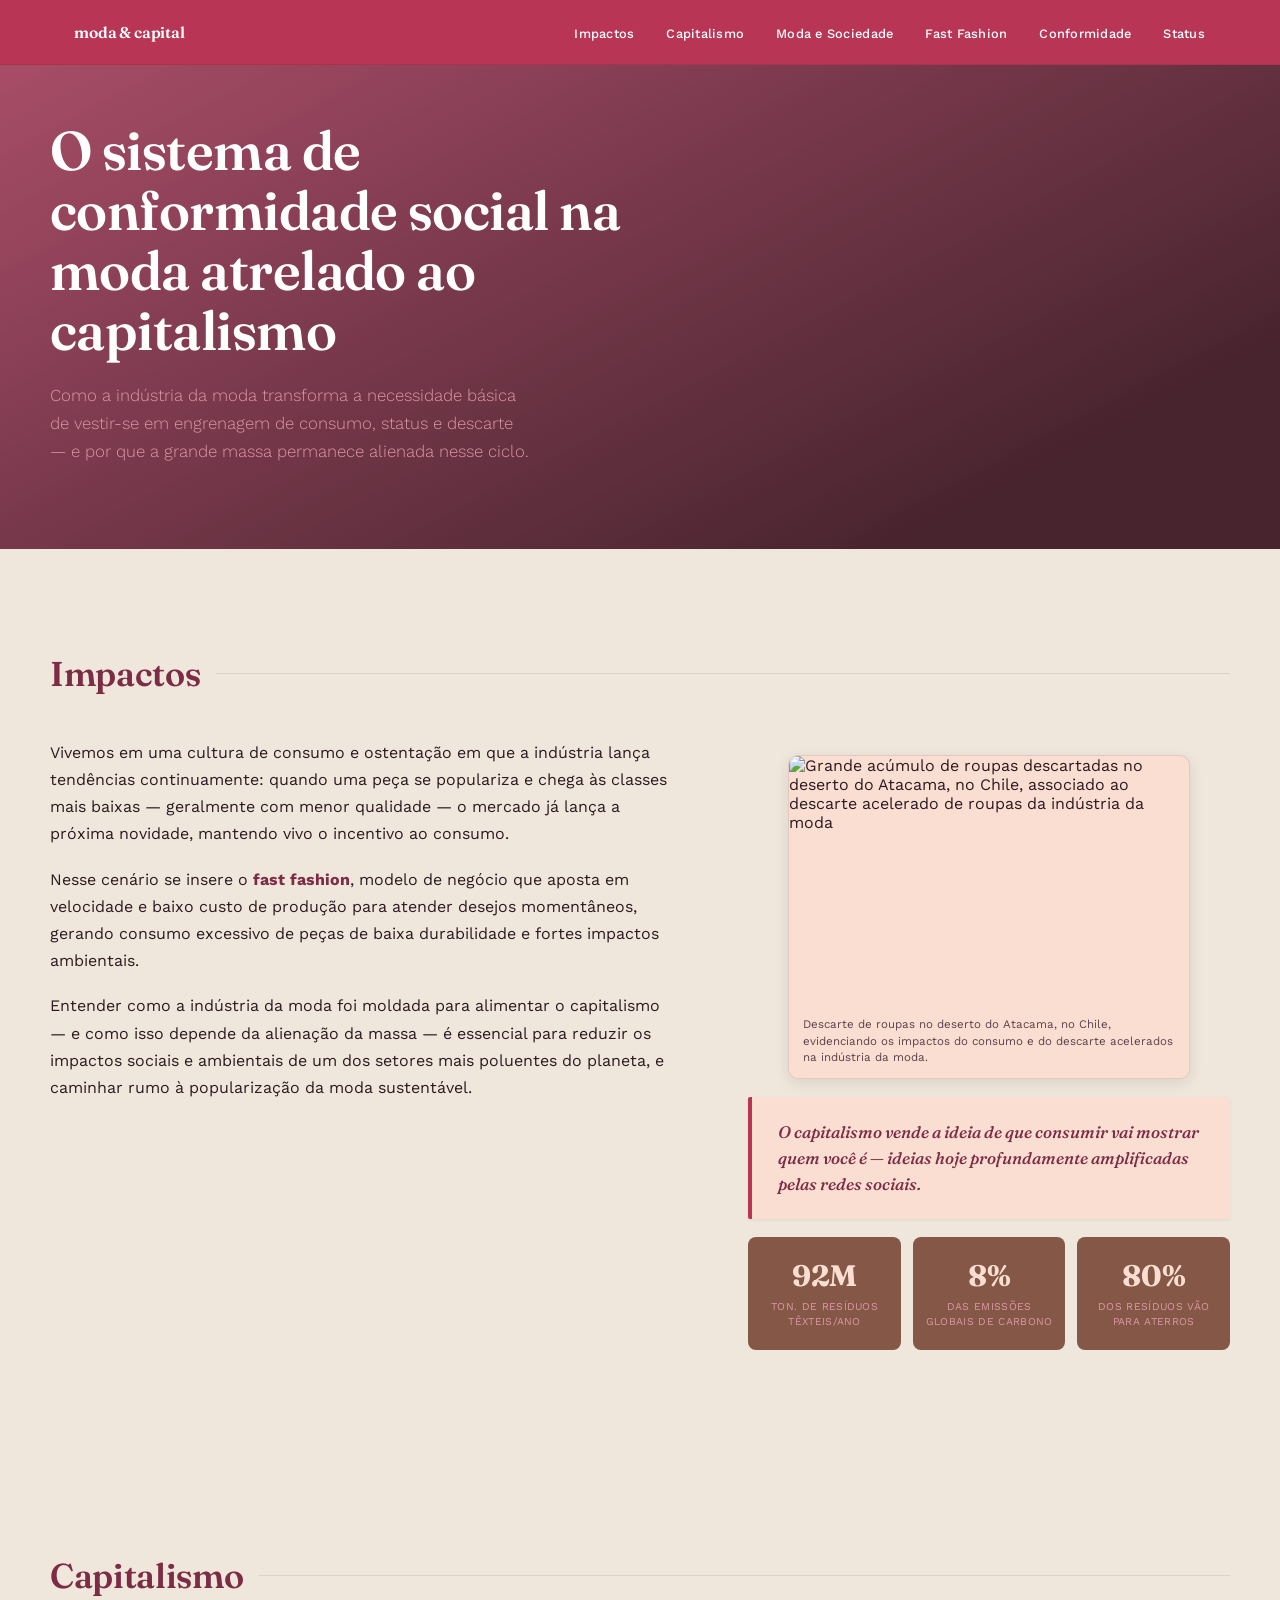
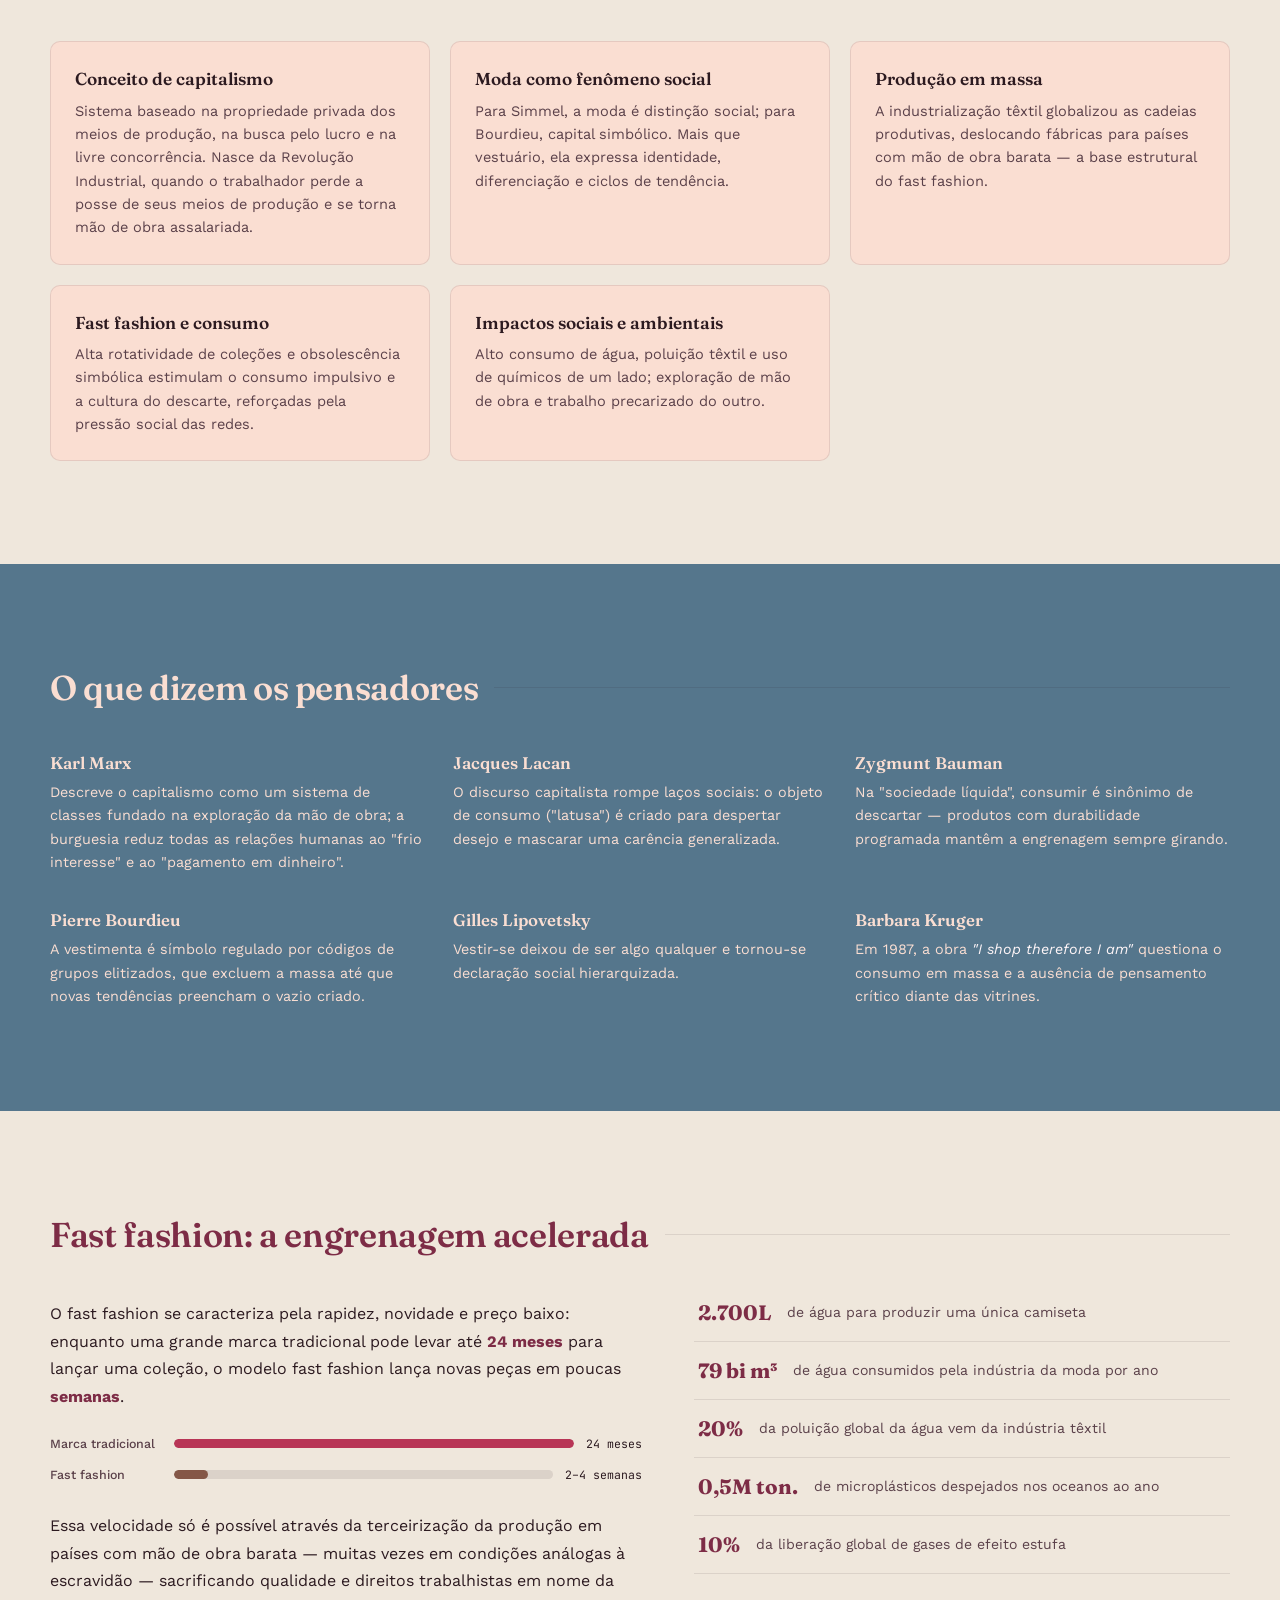
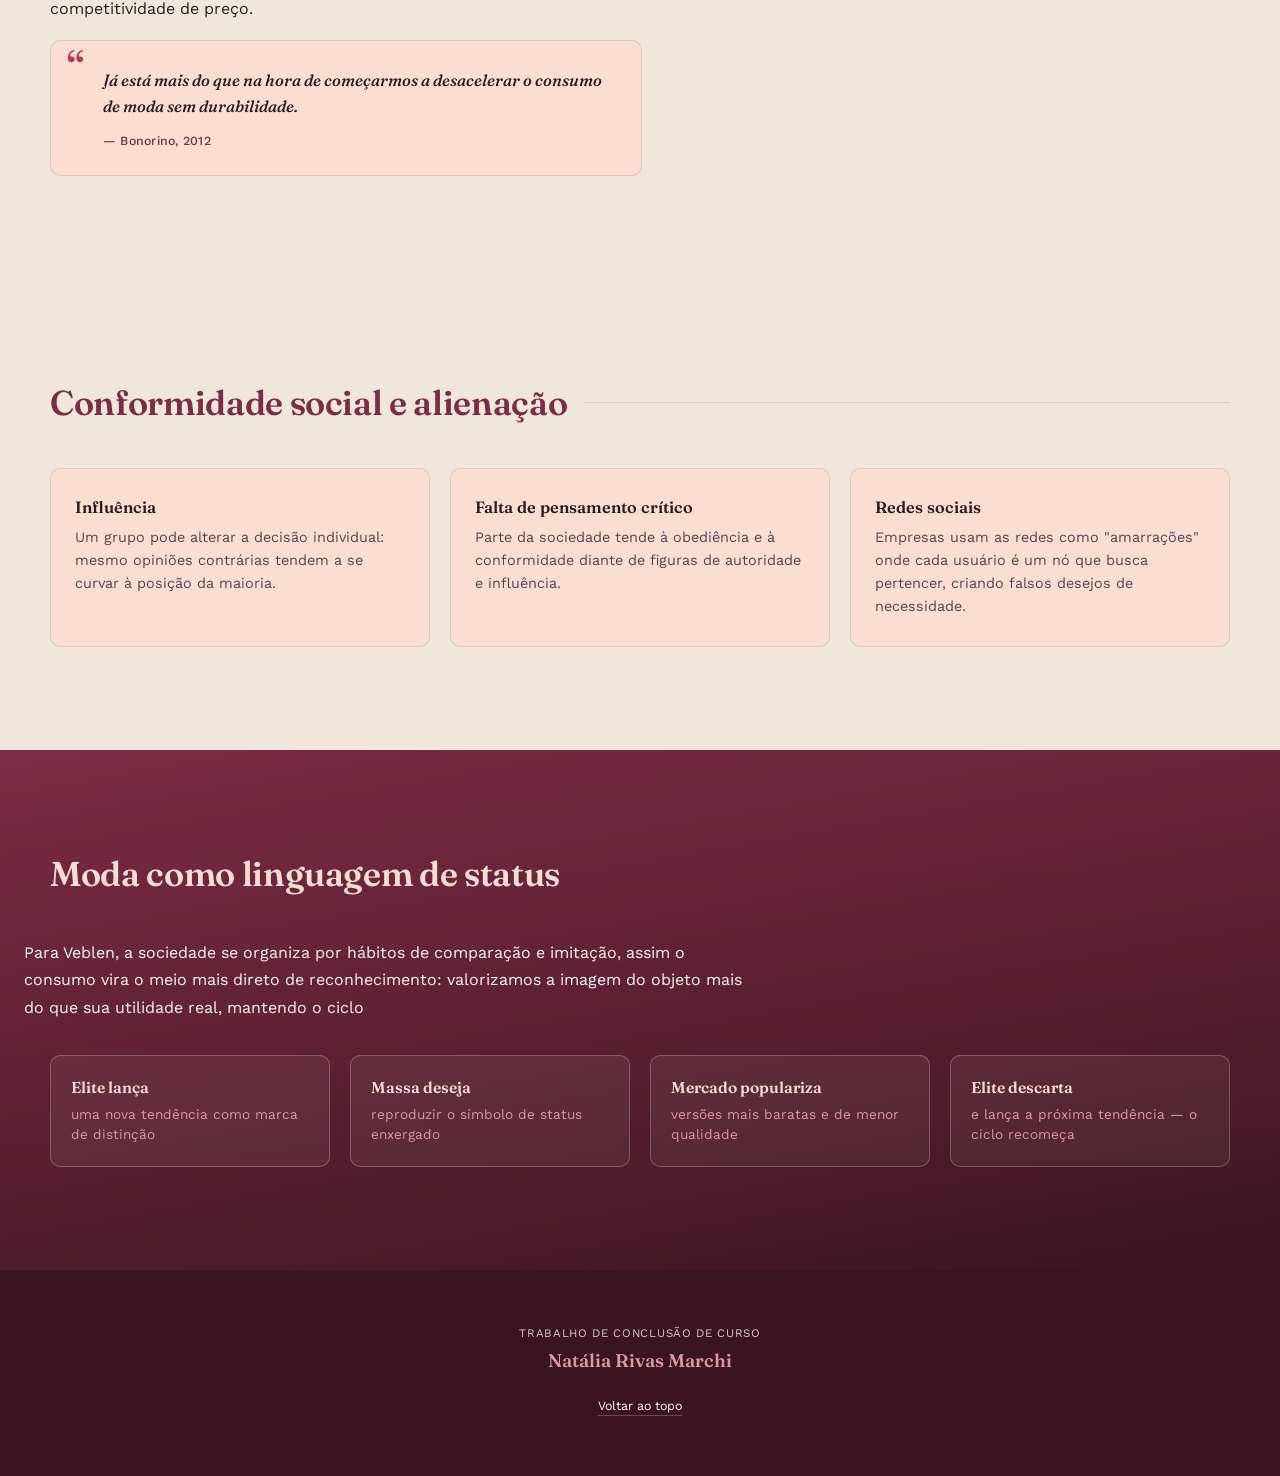
==== commit af974947: "Update index.html" ====
--- a/index.html
+++ b/index.html
@@ -373,7 +373,7 @@
     </div>
     <div class="thinker">
       <h4>Gilles Lipovetsky</h4>
-      <p>Com a democratização das casas de costura, vestir-se deixou de ser algo qualquer — tornou-se declaração social acessível, porém hierarquizada.</p>
+      <p>Vestir-se deixou de ser algo qualquer e tornou-se declaração social hierarquizada.</p>
     </div>
     <div class="thinker">
       <h4>Barbara Kruger</h4>
@@ -406,7 +406,7 @@
 
       <p>Essa velocidade só é possível através da terceirização da produção em países com mão de obra barata — muitas vezes em condições análogas à escravidão — sacrificando qualidade e direitos trabalhistas em nome da competitividade de preço.</p>
       <div class="quote-block">
-        Já está mais do que na hora de começarmos a desacelerar o consumo de moda sem durabilidade — o fast fashion ajudou a empregar países pobres, mas precisa migrar para produtos de mais qualidade a preços razoáveis.
+        Já está mais do que na hora de começarmos a desacelerar o consumo de moda sem durabilidade.
         <cite>— Bonorino, 2012</cite>
       </div>
     </div>
@@ -446,7 +446,7 @@
     <h2>Moda como linguagem de status</h2>
     <div class="rule"></div>
   </div>
-  <p class="kicker-text">Para Veblen, a sociedade se organiza por hábitos de comparação e imitação — o consumo vira o meio mais direto de reconhecimento. Baudrillard chama isso de <em>commodity sign</em>: valorizamos a imagem do objeto mais do que sua utilidade real.</p>
+  <p class="kicker-text">Para Veblen, a sociedade se organiza por hábitos de comparação e imitação, assim o consumo vira o meio mais direto de reconhecimento: valorizamos a imagem do objeto mais do que sua utilidade real, mantendo o ciclo </p>
   <div class="status-flow-wrap">
     <div class="status-flow">
       <div class="status-step"><h5>Elite lança</h5><p>uma nova tendência como marca de distinção</p></div>
